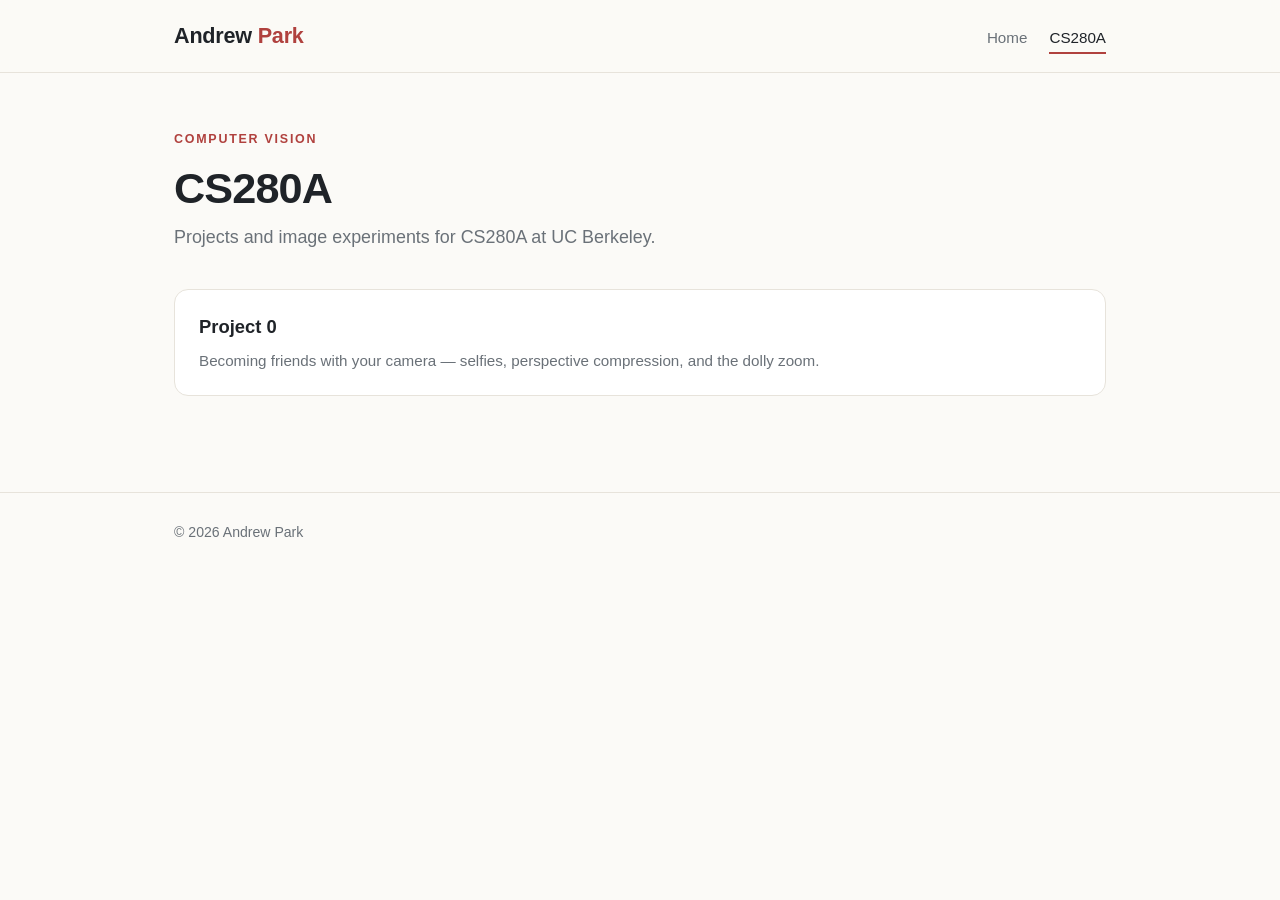
==== cs280a/index.html @ e11e77cf "project 0 added" ====
<!DOCTYPE html>
<html lang="en">
<head>
  <meta charset="UTF-8" />
  <meta name="viewport" content="width=device-width, initial-scale=1" />
  <title>CS280A &mdash; Andrew Park</title>
  <link rel="stylesheet" href="../assets/style.css" />
</head>
<body>
  <header class="site-header">
    <div class="site-header__inner">
      <a class="brand" href="../index.html">Andrew <span>Park</span></a>
      <nav class="nav">
        <a href="../index.html">Home</a>
        <a href="./index.html" class="is-active">CS280A</a>
      </nav>
    </div>
  </header>

  <main>
    <p class="eyebrow">Computer Vision</p>
    <h1 class="page-title">CS280A</h1>
    <p class="lede">
      Projects and image experiments for CS280A at UC Berkeley.
    </p>

    <div class="card-grid">
      <a class="card" href="./project0/index.html">
        <h3>Project 0</h3>
        <p>Becoming friends with your camera &mdash; selfies, perspective
          compression, and the dolly zoom.</p>
      </a>
    </div>
  </main>

  <footer class="site-footer">
    <div class="site-footer__inner">
      &copy; <span id="yr"></span> Andrew Park
    </div>
  </footer>
  <script>document.getElementById("yr").textContent = new Date().getFullYear();</script>
</body>
</html>
---- assets/style.css ----
/* ---------- Andrew Park — portfolio styles ---------- */
:root {
  --bg: #fbfaf7;
  --surface: #ffffff;
  --ink: #1f2328;
  --muted: #6a7178;
  --line: #e7e3db;
  --accent: #b0413e;
  --accent-soft: #f3e6e2;
  --radius: 14px;
  --maxw: 980px;
}

* { box-sizing: border-box; }

html { scroll-behavior: smooth; }

body {
  margin: 0;
  background: var(--bg);
  color: var(--ink);
  font-family: -apple-system, BlinkMacSystemFont, "Segoe UI", Roboto, Helvetica,
    Arial, sans-serif;
  line-height: 1.65;
  -webkit-font-smoothing: antialiased;
}

a { color: var(--accent); text-decoration: none; }
a:hover { text-decoration: underline; }

img { max-width: 100%; display: block; }

/* ---------- header / nav ---------- */
.site-header {
  border-bottom: 1px solid var(--line);
  background: rgba(251, 250, 247, 0.9);
  backdrop-filter: saturate(180%) blur(8px);
  position: sticky;
  top: 0;
  z-index: 10;
}

.site-header__inner {
  max-width: var(--maxw);
  margin: 0 auto;
  padding: 18px 24px;
  display: flex;
  align-items: baseline;
  justify-content: space-between;
  flex-wrap: wrap;
  gap: 8px 20px;
}

.brand {
  font-size: 1.35rem;
  font-weight: 700;
  letter-spacing: -0.01em;
  color: var(--ink);
}
.brand:hover { text-decoration: none; }
.brand span { color: var(--accent); }

.nav {
  display: flex;
  gap: 22px;
  font-size: 0.95rem;
  font-weight: 500;
}
.nav a { color: var(--muted); }
.nav a:hover,
.nav a.is-active { color: var(--ink); text-decoration: none; }
.nav a.is-active { border-bottom: 2px solid var(--accent); padding-bottom: 2px; }

/* ---------- layout ---------- */
main {
  max-width: var(--maxw);
  margin: 0 auto;
  padding: 56px 24px 96px;
}

.page-title {
  font-size: clamp(1.9rem, 4vw, 2.7rem);
  line-height: 1.15;
  letter-spacing: -0.02em;
  margin: 0 0 10px;
}

.lede {
  font-size: 1.12rem;
  color: var(--muted);
  max-width: 60ch;
  margin: 0 0 8px;
}

.eyebrow {
  text-transform: uppercase;
  letter-spacing: 0.14em;
  font-size: 0.78rem;
  font-weight: 700;
  color: var(--accent);
  margin: 0 0 14px;
}

/* ---------- cards (index) ---------- */
.card-grid {
  display: grid;
  grid-template-columns: repeat(auto-fit, minmax(240px, 1fr));
  gap: 20px;
  margin-top: 36px;
}

.card {
  display: block;
  background: var(--surface);
  border: 1px solid var(--line);
  border-radius: var(--radius);
  padding: 22px 24px;
  color: var(--ink);
  transition: transform 0.15s ease, box-shadow 0.15s ease, border-color 0.15s ease;
}
.card:hover {
  text-decoration: none;
  transform: translateY(-3px);
  box-shadow: 0 12px 30px rgba(31, 35, 40, 0.08);
  border-color: #d9d2c6;
}
.card h3 { margin: 0 0 6px; font-size: 1.15rem; }
.card p { margin: 0; color: var(--muted); font-size: 0.95rem; }

/* ---------- project parts ---------- */
.part {
  margin-top: 64px;
  padding-top: 40px;
  border-top: 1px solid var(--line);
  scroll-margin-top: 90px;
}
.part:first-of-type { border-top: 0; }

.part__label {
  font-size: 0.8rem;
  font-weight: 700;
  letter-spacing: 0.12em;
  text-transform: uppercase;
  color: var(--accent);
  margin: 0 0 6px;
}
.part__title {
  font-size: clamp(1.4rem, 3vw, 1.9rem);
  letter-spacing: -0.01em;
  margin: 0 0 14px;
}
.part p { max-width: 68ch; }

.pair {
  display: grid;
  grid-template-columns: repeat(auto-fit, minmax(260px, 1fr));
  gap: 20px;
  margin: 24px 0 8px;
}

figure {
  margin: 0;
  background: var(--surface);
  border: 1px solid var(--line);
  border-radius: var(--radius);
  overflow: hidden;
}
figure img { width: 100%; height: auto; }
figcaption {
  padding: 10px 14px;
  font-size: 0.88rem;
  color: var(--muted);
  border-top: 1px solid var(--line);
}

.gif-wrap {
  margin: 24px 0 8px;
  border: 1px solid var(--line);
  border-radius: var(--radius);
  overflow: hidden;
  background: #000;
}
.gif-wrap img { width: 100%; }

.frames {
  display: grid;
  grid-template-columns: repeat(auto-fit, minmax(180px, 1fr));
  gap: 14px;
  margin-top: 16px;
}
.frames figure { border-radius: 10px; }

/* ---------- footer ---------- */
.site-footer {
  border-top: 1px solid var(--line);
  color: var(--muted);
  font-size: 0.88rem;
}
.site-footer__inner {
  max-width: var(--maxw);
  margin: 0 auto;
  padding: 28px 24px 48px;
}

.back-link { display: inline-block; margin-bottom: 28px; font-size: 0.92rem; }
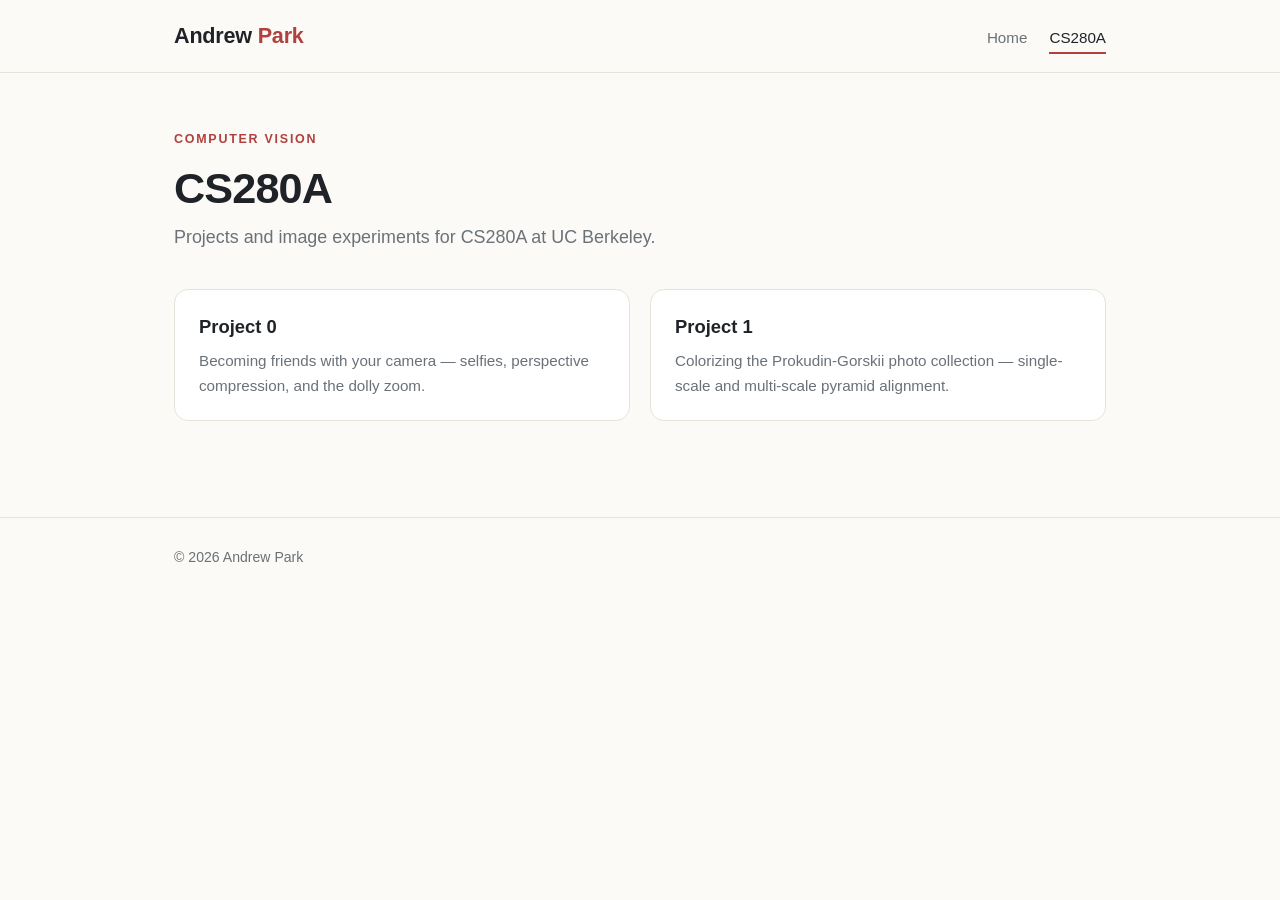
==== commit b536c761: "update for cs280a proj 1" ====
--- a/cs280a/index.html
+++ b/cs280a/index.html
@@ -30,6 +30,11 @@
         <p>Becoming friends with your camera &mdash; selfies, perspective
           compression, and the dolly zoom.</p>
       </a>
+      <a class="card" href="./project1/index.html">
+        <h3>Project 1</h3>
+        <p>Colorizing the Prokudin-Gorskii photo collection &mdash; single-scale
+          and multi-scale pyramid alignment.</p>
+      </a>
     </div>
   </main>
 
--- a/assets/style.css
+++ b/assets/style.css
@@ -30,6 +30,29 @@
 
 img { max-width: 100%; display: block; }
 
+code {
+  font-family: ui-monospace, SFMono-Regular, Menlo, Consolas, monospace;
+  font-size: 0.9em;
+  background: var(--accent-soft);
+  padding: 0.1em 0.4em;
+  border-radius: 5px;
+}
+
+pre {
+  background: var(--accent-soft);
+  padding: 14px 18px;
+  border-radius: 10px;
+  overflow-x: auto;
+  margin: 16px 0;
+  max-width: 68ch;
+}
+pre code {
+  background: none;
+  padding: 0;
+  font-size: 0.85rem;
+  line-height: 1.55;
+}
+
 /* ---------- header / nav ---------- */
 .site-header {
   border-bottom: 1px solid var(--line);
@@ -149,8 +172,12 @@
   letter-spacing: -0.01em;
   margin: 0 0 14px;
 }
-.part p { max-width: 68ch; }
-
+.part__subtitle {
+  font-size: 1.28rem;
+  font-weight: 700;
+  letter-spacing: -0.005em;
+  margin: 44px 0 12px;
+}
 .pair {
   display: grid;
   grid-template-columns: repeat(auto-fit, minmax(260px, 1fr));
@@ -170,8 +197,59 @@
   padding: 10px 14px;
   font-size: 0.88rem;
   color: var(--muted);
-  border-top: 1px solid var(--line);
-}
+}
+figure > figcaption:last-child { border-top: 1px solid var(--line); }
+figure > figcaption:first-child { border-bottom: 1px solid var(--line); }
+
+.placeholder {
+  margin: 28px 0 8px;
+  max-width: 460px;
+}
+.placeholder figure {
+  border: 1.5px dashed #c98a3a;
+  background: #fff9f0;
+}
+.placeholder__tag {
+  display: inline-block;
+  font-size: 0.72rem;
+  font-weight: 700;
+  letter-spacing: 0.08em;
+  text-transform: uppercase;
+  color: #a35b12;
+  background: #fbe6c8;
+  padding: 3px 9px;
+  border-radius: 999px;
+  margin-bottom: 10px;
+}
+.placeholder figcaption { color: #8a5a20; }
+
+.data-table-wrap {
+  overflow-x: auto;
+  margin: 20px 0 8px;
+  border: 1px solid var(--line);
+  border-radius: var(--radius);
+}
+table.data-table {
+  width: 100%;
+  border-collapse: collapse;
+  font-size: 0.9rem;
+  background: var(--surface);
+}
+.data-table th,
+.data-table td {
+  text-align: left;
+  padding: 10px 16px;
+  white-space: nowrap;
+}
+.data-table thead th {
+  font-size: 0.76rem;
+  text-transform: uppercase;
+  letter-spacing: 0.08em;
+  color: var(--muted);
+  border-bottom: 1px solid var(--line);
+}
+.data-table tbody tr + tr td { border-top: 1px solid var(--line); }
+.data-table code { color: var(--accent); }
 
 .gif-wrap {
   margin: 24px 0 8px;
@@ -184,9 +262,15 @@
 
 .frames {
   display: grid;
-  grid-template-columns: repeat(auto-fit, minmax(180px, 1fr));
+  grid-template-columns: repeat(3, 1fr);
   gap: 14px;
   margin-top: 16px;
+}
+@media (max-width: 700px) {
+  .frames { grid-template-columns: repeat(2, 1fr); }
+}
+@media (max-width: 460px) {
+  .frames { grid-template-columns: 1fr; }
 }
 .frames figure { border-radius: 10px; }
 
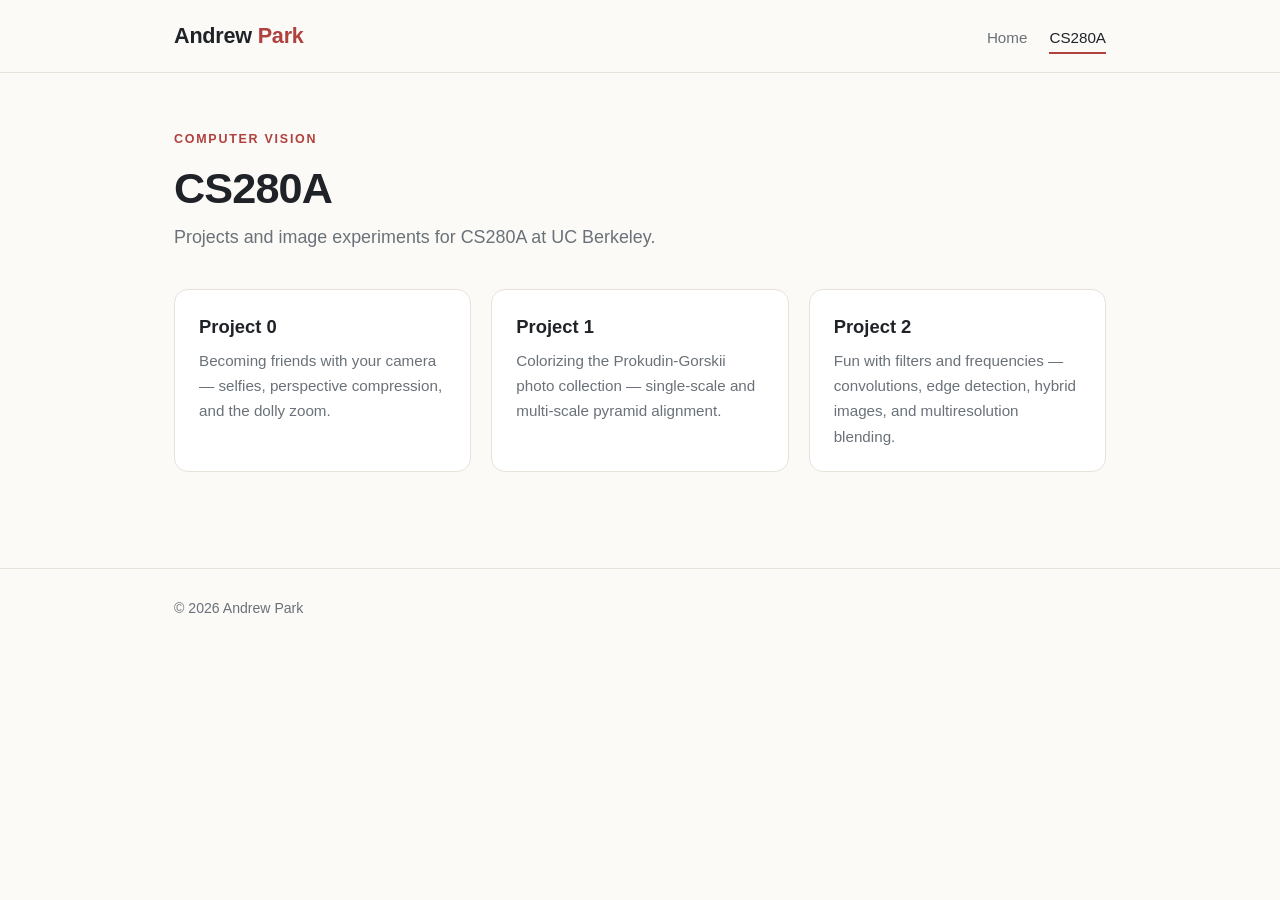
==== commit 3a57f3ef: "committed project 2" ====
--- a/cs280a/index.html
+++ b/cs280a/index.html
@@ -35,6 +35,11 @@
         <p>Colorizing the Prokudin-Gorskii photo collection &mdash; single-scale
           and multi-scale pyramid alignment.</p>
       </a>
+      <a class="card" href="./project2/index.html">
+        <h3>Project 2</h3>
+        <p>Fun with filters and frequencies &mdash; convolutions, edge
+          detection, hybrid images, and multiresolution blending.</p>
+      </a>
     </div>
   </main>
 
--- a/assets/style.css
+++ b/assets/style.css
@@ -29,6 +29,35 @@
 a:hover { text-decoration: underline; }
 
 img { max-width: 100%; display: block; }
+main img { cursor: zoom-in; }
+
+body.lightbox-locked { overflow: hidden; }
+
+.lightbox-overlay {
+  position: fixed;
+  inset: 0;
+  background: rgba(15, 13, 10, 0.88);
+  display: none;
+  align-items: center;
+  justify-content: center;
+  padding: 28px;
+  z-index: 1000;
+  cursor: zoom-out;
+  animation: lightbox-fade 0.15s ease;
+}
+.lightbox-overlay.is-open { display: flex; }
+.lightbox-overlay img {
+  max-width: 92vw;
+  max-height: 92vh;
+  width: auto;
+  border-radius: 8px;
+  box-shadow: 0 20px 60px rgba(0, 0, 0, 0.5);
+  cursor: default;
+}
+@keyframes lightbox-fade {
+  from { opacity: 0; }
+  to { opacity: 1; }
+}
 
 code {
   font-family: ui-monospace, SFMono-Regular, Menlo, Consolas, monospace;
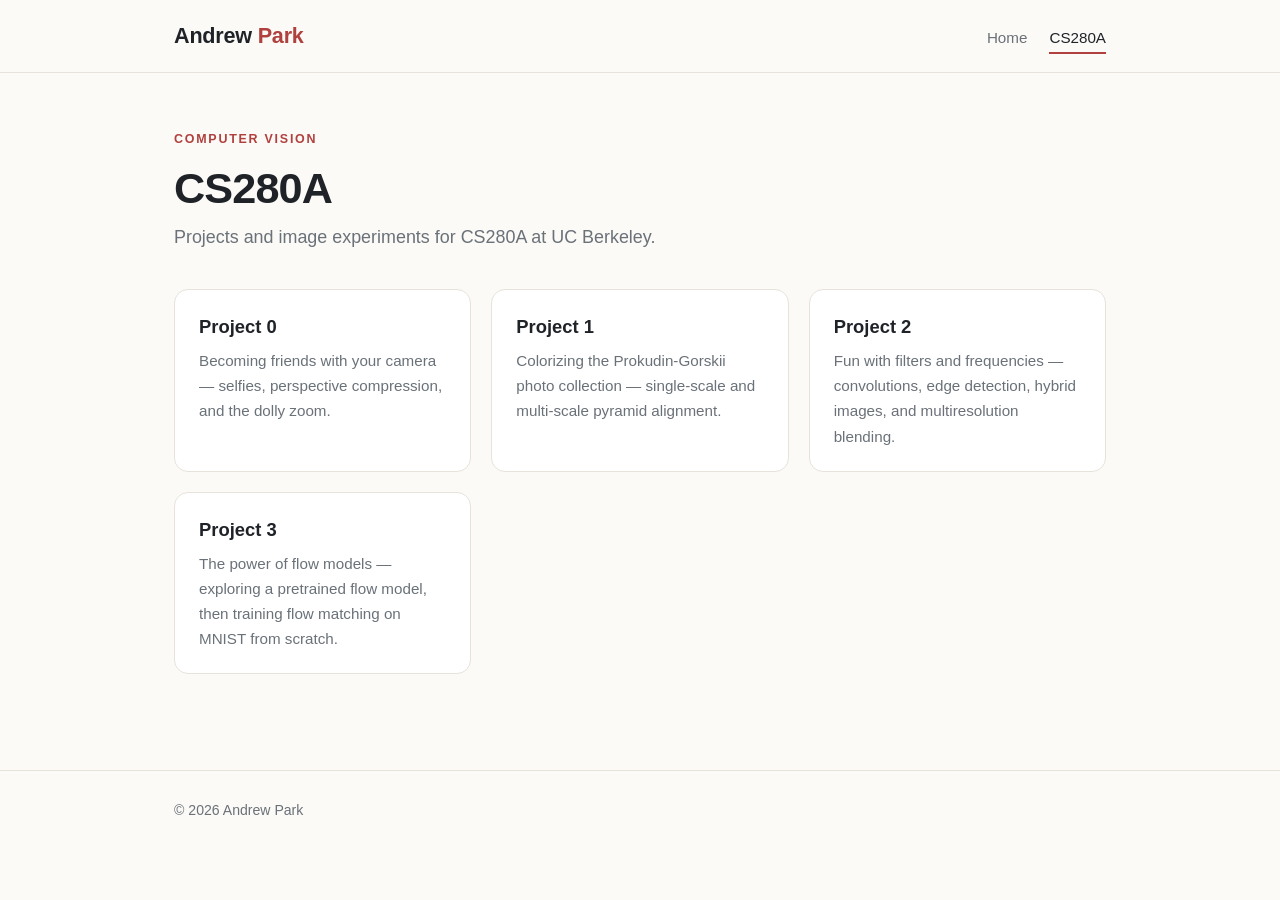
==== commit fafe7219: "cs280a project 3 added" ====
--- a/cs280a/index.html
+++ b/cs280a/index.html
@@ -40,6 +40,11 @@
         <p>Fun with filters and frequencies &mdash; convolutions, edge
           detection, hybrid images, and multiresolution blending.</p>
       </a>
+      <a class="card" href="./project3/index.html">
+        <h3>Project 3</h3>
+        <p>The power of flow models &mdash; exploring a pretrained flow model,
+          then training flow matching on MNIST from scratch.</p>
+      </a>
     </div>
   </main>
 
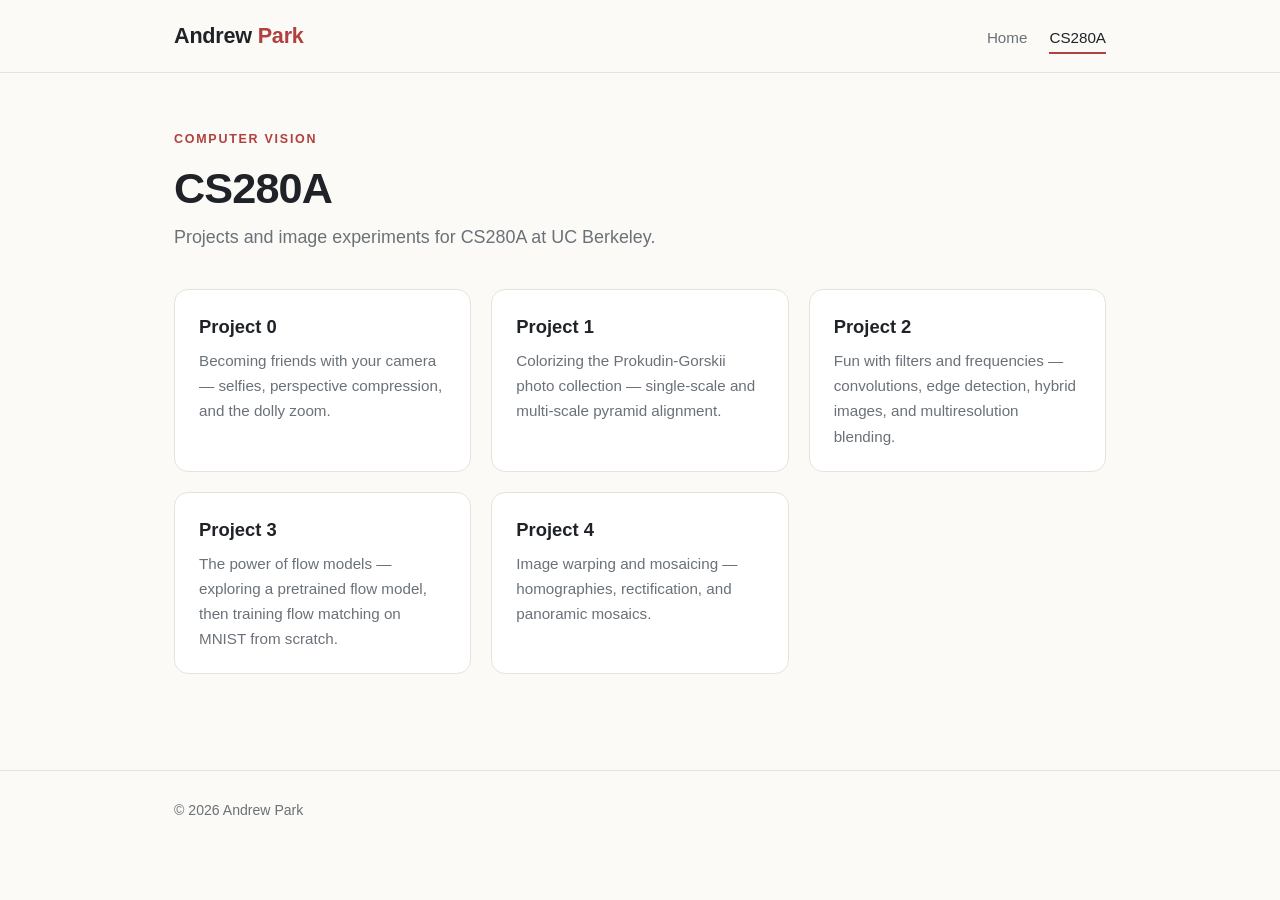
==== commit cf107a9f: "update" ====
--- a/cs280a/index.html
+++ b/cs280a/index.html
@@ -45,6 +45,11 @@
         <p>The power of flow models &mdash; exploring a pretrained flow model,
           then training flow matching on MNIST from scratch.</p>
       </a>
+      <a class="card" href="./project4/index.html">
+        <h3>Project 4</h3>
+        <p>Image warping and mosaicing &mdash; homographies, rectification,
+          and panoramic mosaics.</p>
+      </a>
     </div>
   </main>
 
